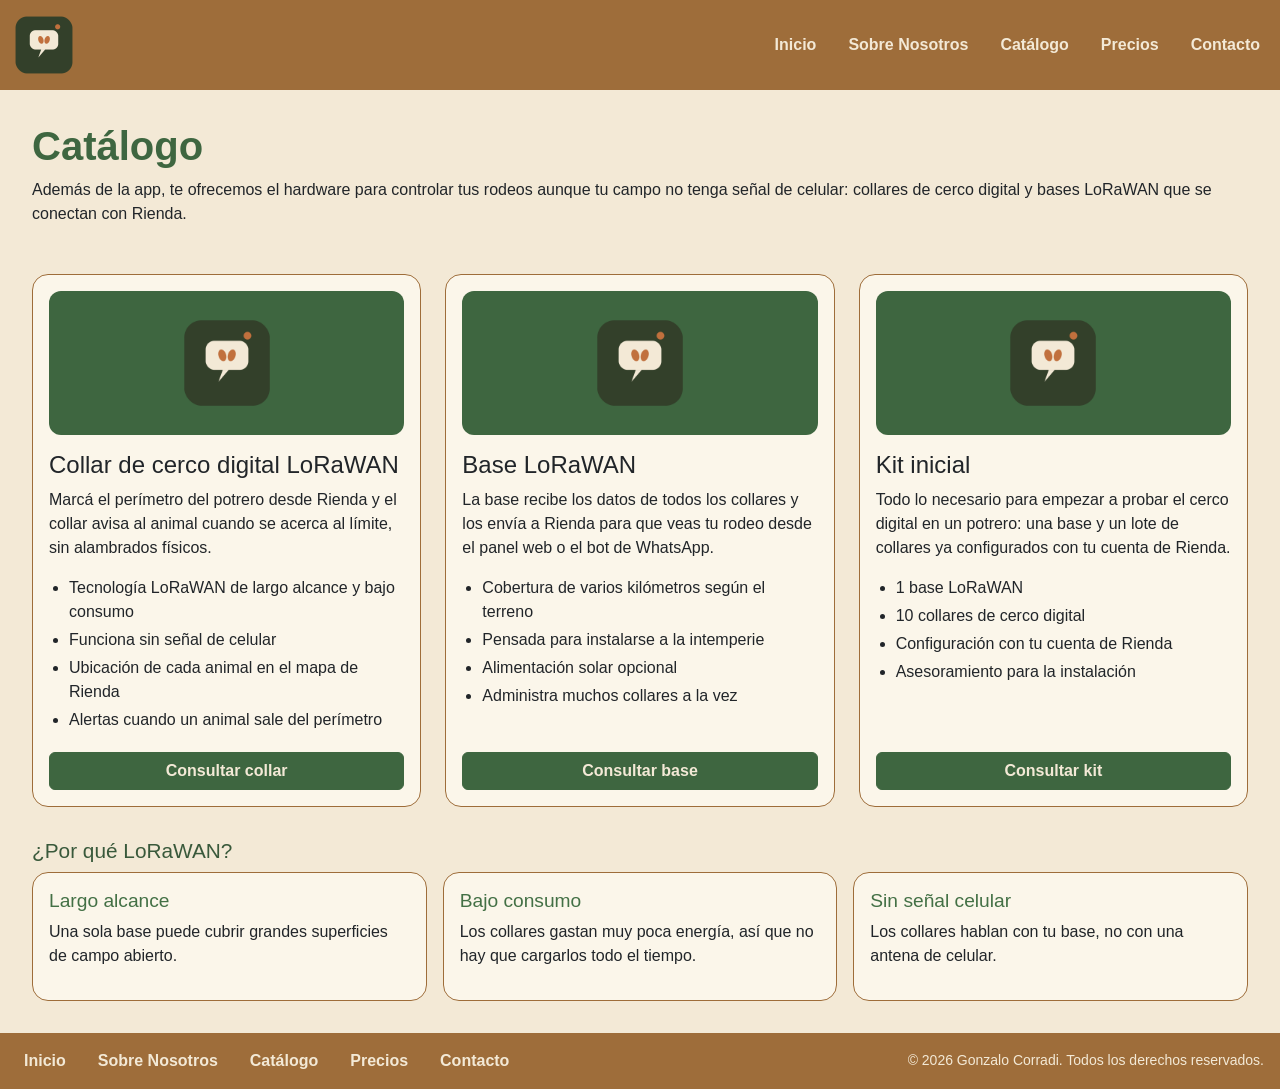
==== pages/catalogo.html @ 9467105b "Pre-Entrega 4" ====
<!DOCTYPE html>
<html lang="es">
<head>
    <meta charset="UTF-8">
    <meta name="viewport" content="width=device-width, initial-scale=1.0">
    <link href="https://cdn.jsdelivr.net/npm/bootstrap@5.3.3/dist/css/bootstrap.min.css" rel="stylesheet">
    <link rel="stylesheet" href="../css/styles.css">
    <title>Catálogo | Rienda</title>
</head>
<body>
    <nav class="navbar navbar-expand-lg navbar-rienda" data-bs-theme="dark">
        <div class="container-fluid">
            <a class="navbar-brand" href="../index.html">
                <img src="../assets/img/rienda_isotipo_512.png" alt="logorienda" class="logonavbar">
            </a>
            <button class="navbar-toggler" type="button" data-bs-toggle="collapse" data-bs-target="#menuRienda" aria-controls="menuRienda" aria-expanded="false" aria-label="Abrir menú">
                <span class="navbar-toggler-icon"></span>
            </button>
            <div class="collapse navbar-collapse" id="menuRienda">
                <ul class="navbar-nav ms-auto gap-lg-3">
                    <li class="nav-item"><a class="nav-link" href="../index.html">Inicio</a></li>
                    <li class="nav-item"><a class="nav-link" href="sobrenosotros.html">Sobre Nosotros</a></li>
                    <li class="nav-item"><a class="nav-link" href="catalogo.html">Catálogo</a></li>
                    <li class="nav-item"><a class="nav-link" href="precios.html">Precios</a></li>
                    <li class="nav-item"><a class="nav-link" href="contacto.html">Contacto</a></li>
                </ul>
            </div>
        </div>
    </nav>

    <main class="pagina-layout">
        <section class="pagina-intro">
            <h1>Catálogo</h1>
            <p>Además de la app, te ofrecemos el hardware para controlar tus rodeos aunque tu campo no tenga señal de celular: collares de cerco digital y bases LoRaWAN que se conectan con Rienda.</p>
        </section>

        <section>
            <div class="row row-cols-1 row-cols-md-2 row-cols-lg-3 g-4">
            <div class="col">
                <article class="card card-body h-100">
                    <div class="producto-img">
                        <img src="../assets/img/rienda_isotipo_512.png" alt="Collar de cerco digital LoRaWAN" class="producto-logo">
                    </div>
                    <h2 class="h4 mt-3">Collar de cerco digital LoRaWAN</h2>
                    <p>Marcá el perímetro del potrero desde Rienda y el collar avisa al animal cuando se acerca al límite, sin alambrados físicos.</p>
                    <ul class="producto-lista">
                            <li>Tecnología LoRaWAN de largo alcance y bajo consumo</li>
                            <li>Funciona sin señal de celular</li>
                            <li>Ubicación de cada animal en el mapa de Rienda</li>
                            <li>Alertas cuando un animal sale del perímetro</li>
                    </ul>
                    <a href="contacto.html" class="btn btn-rienda mt-auto">Consultar collar</a>
                </article>
            </div>
            <div class="col">
                <article class="card card-body h-100">
                    <div class="producto-img">
                        <img src="../assets/img/rienda_isotipo_512.png" alt="Base LoRaWAN" class="producto-logo">
                    </div>
                    <h2 class="h4 mt-3">Base LoRaWAN</h2>
                    <p>La base recibe los datos de todos los collares y los envía a Rienda para que veas tu rodeo desde el panel web o el bot de WhatsApp.</p>
                    <ul class="producto-lista">
                            <li>Cobertura de varios kilómetros según el terreno</li>
                            <li>Pensada para instalarse a la intemperie</li>
                            <li>Alimentación solar opcional</li>
                            <li>Administra muchos collares a la vez</li>
                    </ul>
                    <a href="contacto.html" class="btn btn-rienda mt-auto">Consultar base</a>
                </article>
            </div>
            <div class="col">
                <article class="card card-body h-100">
                    <div class="producto-img">
                        <img src="../assets/img/rienda_isotipo_512.png" alt="Kit inicial" class="producto-logo">
                    </div>
                    <h2 class="h4 mt-3">Kit inicial</h2>
                    <p>Todo lo necesario para empezar a probar el cerco digital en un potrero: una base y un lote de collares ya configurados con tu cuenta de Rienda.</p>
                    <ul class="producto-lista">
                            <li>1 base LoRaWAN</li>
                            <li>10 collares de cerco digital</li>
                            <li>Configuración con tu cuenta de Rienda</li>
                            <li>Asesoramiento para la instalación</li>
                    </ul>
                    <a href="contacto.html" class="btn btn-rienda mt-auto">Consultar kit</a>
                </article>
            </div>
            </div>
        </section>

        <section class="pagina-info">
            <h2>¿Por qué LoRaWAN?</h2>
            <div class="row row-cols-1 row-cols-md-3 g-3">
                <div class="col"><div class="card card-body h-100"><h3>Largo alcance</h3><p>Una sola base puede cubrir grandes superficies de campo abierto.</p></div></div>
                <div class="col"><div class="card card-body h-100"><h3>Bajo consumo</h3><p>Los collares gastan muy poca energía, así que no hay que cargarlos todo el tiempo.</p></div></div>
                <div class="col"><div class="card card-body h-100"><h3>Sin señal celular</h3><p>Los collares hablan con tu base, no con una antena de celular.</p></div></div>
            </div>
        </section>
    </main>

    <footer>
        <nav>
            <ul>
                <li><a href="../index.html">Inicio</a></li>
                <li><a href="sobrenosotros.html">Sobre Nosotros</a></li>
                <li><a href="catalogo.html">Catálogo</a></li>
                <li><a href="precios.html">Precios</a></li>
                <li><a href="contacto.html">Contacto</a></li>
            </ul>
        </nav>
        <small>&copy; 2026 Gonzalo Corradi. Todos los derechos reservados.</small>
    </footer>
    <script src="https://cdn.jsdelivr.net/npm/bootstrap@5.3.3/dist/js/bootstrap.bundle.min.js"></script>
</body>
</html>
---- css/styles.css ----
/* ===== Base (mobile-first) ===== */
*,
*::before,
*::after {
    box-sizing: border-box;
}

body {
    background-color: #F3E9D6;
    font-family: Arial, Helvetica, sans-serif;
    margin: 0;
    padding: 0;
    min-height: 100vh;
    display: flex;
    flex-direction: column;
}

img {
    max-width: 100%;
    height: auto;
}

/* ===== Navbar de Bootstrap con paleta propia ===== */
.navbar-rienda {
    background-color: #9E6D3A;
}

.navbar-rienda .nav-link {
    color: #F3E9D6;
    font-weight: bold;
    border-radius: 0.5rem;
    transition: background-color 0.3s ease, color 0.3s ease, transform 0.2s ease;
}

.navbar-rienda .nav-link:hover {
    background-color: #F3E9D6;
    color: #9E6D3A;
}

.navbar-rienda .nav-link:focus {
    background-color: #F3E9D6;
    color: #3E6640;
    outline: 0.15rem solid #3E6640;
}

.navbar-rienda .nav-link:active {
    background-color: #3E6640;
    color: #F3E9D6;
    transform: scale(0.96);
}

.navbar-rienda .navbar-toggler {
    border-color: #F3E9D6;
    transition: background-color 0.3s ease, transform 0.2s ease;
}

.navbar-rienda .navbar-toggler:hover {
    background-color: rgba(243, 233, 214, 0.2);
}

.navbar-rienda .navbar-toggler:focus {
    box-shadow: 0 0 0 0.2rem #F3E9D6;
}

.navbar-rienda .navbar-toggler:active {
    transform: scale(0.94);
}

.logonavbar {
    width: 4rem;
    height: 4rem;
}

/* ===== Tipografía ===== */
h1 {
    color: #3E6640;
    font-size: 2rem;
    font-weight: bolder;
}

h2 {
    color: #39593B;
    font-size: 1.3rem;
}

h3 {
    color: #437045;
    font-size: 1.2rem;
}

p {
    font-size: 1rem;
    line-height: 1.5;
}

li {
    font-size: 1rem;
}

main li {
    font-weight: bolder;
    font-style: oblique;
}

.item-princ {
    color: #9E6D3A;
}

.cierre-lista {
    color: #437045;
}

/* ===== Layout: Home (Grid con áreas) ===== */
/* Mobile: una sola columna, secciones apiladas al 100% */
.home-layout {
    display: grid;
    grid-template-columns: 1fr;
    grid-template-areas:
        "intro"
        "plataformas"
        "migracion"
        "registros"
        "galeria";
    gap: 1.5rem;
    padding: 1rem;
    flex: 1;
}

.area-intro { grid-area: intro; }
.area-plataformas { grid-area: plataformas; }
.area-migracion { grid-area: migracion; }
.area-registros { grid-area: registros; }
.area-galeria { grid-area: galeria; }

/* Listas de registros: columnas fluidas */
.registros-grid {
    display: grid;
    grid-template-columns: 1fr;
    gap: 1rem;
}

/* ===== Layout: Sobre Nosotros (Grid con áreas) ===== */
.nosotros-layout {
    display: grid;
    grid-template-columns: 1fr;
    grid-template-areas:
        "titulo"
        "historia"
        "foto";
    gap: 1.5rem;
    padding: 1rem;
    flex: 1;
}

.area-titulo { grid-area: titulo; }
.area-historia { grid-area: historia; }
.area-foto { grid-area: foto; }

.area-foto img {
    display: block;
    width: 100%;
}

/* ===== Contacto ===== */
.contacto-layout {
    display: grid;
    grid-template-columns: 1fr;
    grid-template-areas:
        "info"
        "formulario";
    gap: 1.5rem;
    padding: 1rem;
    flex: 1;
}

.area-info { grid-area: info; }
.area-formulario { grid-area: formulario; }

/* Campos del formulario con paleta propia */
.form-label {
    color: #39593B;
    font-weight: bold;
}

.form-control,
.form-select {
    background-color: #FFFDF8;
    border: 0.1rem solid #9E6D3A;
    transition: border-color 0.3s ease, box-shadow 0.3s ease, background-color 0.3s ease;
}

.form-control:hover,
.form-select:hover {
    border-color: #3E6640;
}

.form-control:focus,
.form-select:focus {
    background-color: #FFFFFF;
    border-color: #3E6640;
    box-shadow: 0 0 0 0.2rem rgba(62, 102, 64, 0.35);
}

.form-control:active,
.form-select:active {
    background-color: #F3E9D6;
}

/* ===== Footer (Flexbox) ===== */
footer nav ul {
    display: flex;
    flex-wrap: wrap;
    justify-content: center;
    gap: 1rem;
    list-style: none;
    margin: 0;
    padding: 0;
}

footer a {
    color: #F3E9D6;
    font-weight: bold;
    text-decoration: none;
    padding: 0.25rem 0.5rem;
    border-radius: 0.5rem;
    transition: background-color 0.3s ease, color 0.3s ease, transform 0.2s ease;
}

footer a:hover {
    background-color: #F3E9D6;
    color: #9E6D3A;
}

footer a:focus {
    background-color: #F3E9D6;
    color: #3E6640;
    outline: 0.15rem solid #3E6640;
}

footer a:active {
    background-color: #3E6640;
    color: #F3E9D6;
    transform: scale(0.96);
}

footer {
    display: flex;
    flex-direction: column;
    align-items: center;
    gap: 1rem;
    padding: 1rem;
    background-color: #9E6D3A;
    color: #F3E9D6;
}

/* ===== Tablet ===== */
@media (min-width: 768px) {
    h1 {
        font-size: 2.5rem;
    }

    .home-layout,
    .nosotros-layout,
    .contacto-layout {
        padding: 2rem;
    }

    .home-layout {
        grid-template-columns: 1fr 1fr;
        grid-template-areas:
            "intro intro"
            "plataformas migracion"
            "registros registros"
            "galeria galeria";
    }

    .registros-grid {
        grid-template-columns: 1fr 1fr;
    }

    footer {
        flex-direction: row;
        justify-content: space-between;
    }
}

/* ===== Desktop ===== */
@media (min-width: 1024px) {
    .home-layout {
        grid-template-columns: repeat(3, 1fr);
        grid-template-areas:
            "intro intro intro"
            "plataformas plataformas migracion"
            "registros registros registros"
            "galeria galeria galeria";
        gap: 2rem;
    }

    .registros-grid {
        grid-template-columns: repeat(3, 1fr);
        gap: 2rem;
    }

    .nosotros-layout {
        grid-template-columns: 2fr 1fr;
        grid-template-areas:
            "titulo titulo"
            "historia foto";
        gap: 2rem;
    }
}

/* ===== Componentes de Bootstrap con estilo propio ===== */
/* Tarjetas */
.card {
    background-color: #FBF6EA;
    border: 0.1rem solid #9E6D3A;
    border-radius: 1rem;
    transition: transform 0.3s ease, box-shadow 0.3s ease, border-color 0.3s ease;
}

.card:hover {
    transform: translateY(-0.25rem);
    box-shadow: 0 0.5rem 1rem rgba(62, 102, 64, 0.25);
    border-color: #3E6640;
}

.card:focus-within {
    border-color: #3E6640;
    box-shadow: 0 0 0 0.2rem rgba(62, 102, 64, 0.4);
}

.card:active {
    transform: scale(0.99);
}

/* Botón */
.btn-rienda {
    background-color: #3E6640;
    border-color: #3E6640;
    color: #F3E9D6;
    font-weight: bold;
    transition: background-color 0.3s ease, color 0.3s ease, transform 0.2s ease, box-shadow 0.3s ease;
}

.btn-rienda:hover {
    background-color: #9E6D3A;
    border-color: #9E6D3A;
    color: #F3E9D6;
}

.btn-rienda:focus {
    background-color: #9E6D3A;
    border-color: #9E6D3A;
    color: #F3E9D6;
    box-shadow: 0 0 0 0.2rem rgba(158, 109, 58, 0.5);
}

.btn-rienda:active {
    background-color: #39593B;
    border-color: #39593B;
    color: #F3E9D6;
    transform: scale(0.96);
}

/* Carousel (galería) */
.carousel {
    border-radius: 1rem;
    overflow: hidden;
}

.slide-rienda {
    display: flex;
    flex-direction: column;
    align-items: center;
    gap: 0.75rem;
    padding: 2rem 3.5rem 3.5rem;
    text-align: center;
    color: #F3E9D6;
    transition: filter 0.3s ease;
}

.slide-rienda:hover {
    filter: brightness(1.1);
}

.slide-rienda h3,
.slide-rienda p {
    color: #F3E9D6;
    margin: 0;
}

.slide-img {
    width: 8rem;
    height: 8rem;
}

.slide-verde { background-color: #3E6640; }
.slide-marron { background-color: #9E6D3A; }
.slide-verde-claro { background-color: #437045; }

.carousel-control-prev,
.carousel-control-next {
    transition: background-color 0.3s ease, opacity 0.3s ease;
}

.carousel-control-prev:hover,
.carousel-control-next:hover {
    background-color: rgba(243, 233, 214, 0.2);
    opacity: 1;
}

.carousel-control-prev:focus,
.carousel-control-next:focus {
    background-color: rgba(243, 233, 214, 0.3);
    opacity: 1;
}

.carousel-control-prev:active,
.carousel-control-next:active {
    background-color: rgba(243, 233, 214, 0.45);
}

.carousel-indicators [data-bs-target] {
    background-color: #F3E9D6;
    transition: opacity 0.3s ease, transform 0.2s ease;
}

.carousel-indicators [data-bs-target]:hover {
    transform: scale(1.3);
}

.carousel-indicators [data-bs-target]:active {
    transform: scale(0.9);
}

@media (min-width: 1024px) {
    .area-galeria .carousel {
        max-width: 50rem;
        margin: 0 auto;
    }
}

/* ===== Páginas Catálogo y Precios ===== */
.pagina-layout {
    display: grid;
    grid-template-columns: 1fr;
    gap: 2rem;
    padding: 1rem;
    flex: 1;
}

.producto-img {
    display: flex;
    justify-content: center;
    padding: 1.5rem;
    border-radius: 0.75rem;
    background-color: #3E6640;
}

.producto-logo {
    width: 6rem;
    height: 6rem;
}

.producto-lista {
    padding-left: 1.25rem;
}

.producto-lista li {
    font-weight: normal;
    font-style: normal;
    margin-bottom: 0.25rem;
}

.precio {
    color: #3E6640;
    font-size: 2rem;
    font-weight: bold;
}

.precio small {
    font-size: 1rem;
    font-weight: normal;
}

.plan-destacado {
    border: 0.15rem solid #3E6640;
}

.table-rienda {
    --bs-table-bg: #FBF6EA;
    --bs-table-hover-bg: #E9DCC0;
    border-color: #9E6D3A;
}

.table-rienda thead th {
    background-color: #9E6D3A;
    color: #F3E9D6;
}

.table-rienda tbody tr {
    transition: background-color 0.3s ease;
}

.table-rienda tbody tr:hover > * {
    background-color: #E9DCC0;
}

.nota-precios {
    font-size: 0.9rem;
}

@media (min-width: 768px) {
    .pagina-layout {
        padding: 2rem;
    }
}

@media (min-width: 1024px) {
    .pagina-layout {
        grid-template-columns: repeat(3, 1fr);
        grid-template-areas: none;
    }

    .pagina-layout > section {
        grid-column: 1 / -1;
    }
}

@media (min-width: 1024px) {
    .contacto-layout {
        grid-template-columns: 1fr 2fr;
        grid-template-areas: "info formulario";
        gap: 2rem;
    }
}
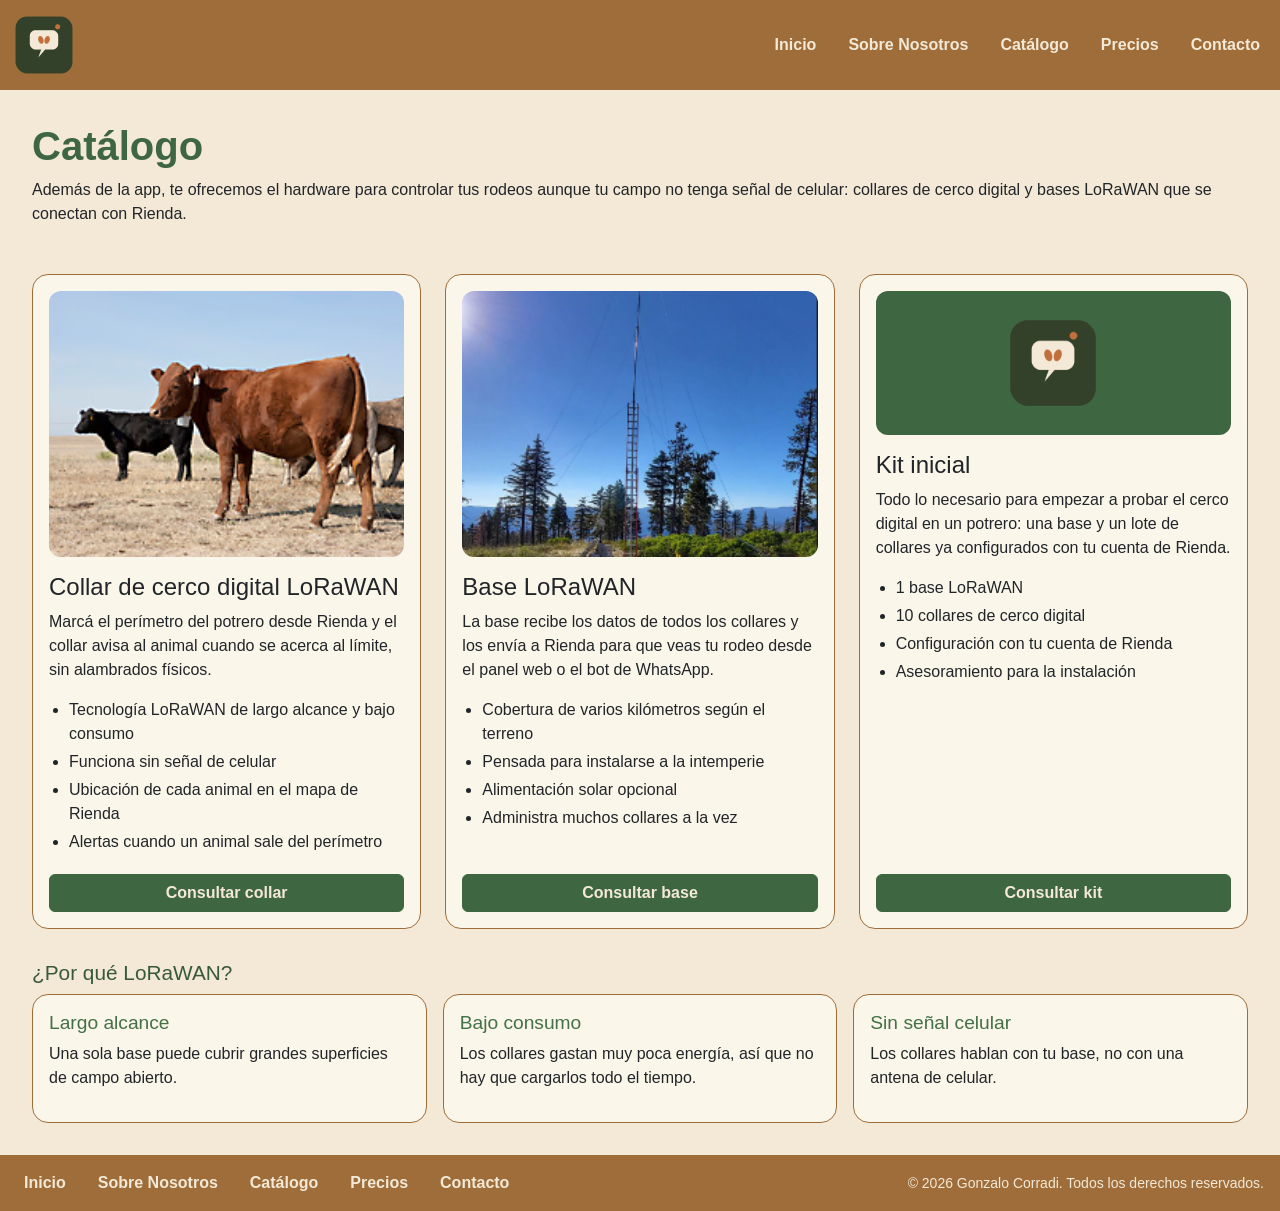
==== commit b24281ae: "Quinta Pre-Entrega" ====
--- a/pages/catalogo.html
+++ b/pages/catalogo.html
@@ -4,6 +4,7 @@
     <meta charset="UTF-8">
     <meta name="viewport" content="width=device-width, initial-scale=1.0">
     <link href="https://cdn.jsdelivr.net/npm/bootstrap@5.3.3/dist/css/bootstrap.min.css" rel="stylesheet">
+    <link href="https://unpkg.com/aos@2.3.4/dist/aos.css" rel="stylesheet">
     <link rel="stylesheet" href="../css/styles.css">
     <title>Catálogo | Rienda</title>
 </head>
@@ -36,11 +37,11 @@
 
         <section>
             <div class="row row-cols-1 row-cols-md-2 row-cols-lg-3 g-4">
-            <div class="col">
+            <div class="col" data-aos="fade-up" data-aos-delay="0">
                 <article class="card card-body h-100">
-                    <div class="producto-img">
-                        <img src="../assets/img/rienda_isotipo_512.png" alt="Collar de cerco digital LoRaWAN" class="producto-logo">
-                    </div>
+                    <figure class="producto-figura">
+                        <img src="../assets/img/collar-cerco.jpg" alt="Ganado con collares GPS en el campo" class="producto-foto" loading="lazy">
+                    </figure>
                     <h2 class="h4 mt-3">Collar de cerco digital LoRaWAN</h2>
                     <p>Marcá el perímetro del potrero desde Rienda y el collar avisa al animal cuando se acerca al límite, sin alambrados físicos.</p>
                     <ul class="producto-lista">
@@ -52,11 +53,11 @@
                     <a href="contacto.html" class="btn btn-rienda mt-auto">Consultar collar</a>
                 </article>
             </div>
-            <div class="col">
+            <div class="col" data-aos="fade-up" data-aos-delay="100">
                 <article class="card card-body h-100">
-                    <div class="producto-img">
-                        <img src="../assets/img/rienda_isotipo_512.png" alt="Base LoRaWAN" class="producto-logo">
-                    </div>
+                    <figure class="producto-figura">
+                        <img src="../assets/img/base-lorawan.png" alt="Torre con gateway LoRa instalada en el campo" class="producto-foto foto-base" loading="lazy">
+                    </figure>
                     <h2 class="h4 mt-3">Base LoRaWAN</h2>
                     <p>La base recibe los datos de todos los collares y los envía a Rienda para que veas tu rodeo desde el panel web o el bot de WhatsApp.</p>
                     <ul class="producto-lista">
@@ -68,7 +69,7 @@
                     <a href="contacto.html" class="btn btn-rienda mt-auto">Consultar base</a>
                 </article>
             </div>
-            <div class="col">
+            <div class="col" data-aos="fade-up" data-aos-delay="200">
                 <article class="card card-body h-100">
                     <div class="producto-img">
                         <img src="../assets/img/rienda_isotipo_512.png" alt="Kit inicial" class="producto-logo">
@@ -90,9 +91,9 @@
         <section class="pagina-info">
             <h2>¿Por qué LoRaWAN?</h2>
             <div class="row row-cols-1 row-cols-md-3 g-3">
-                <div class="col"><div class="card card-body h-100"><h3>Largo alcance</h3><p>Una sola base puede cubrir grandes superficies de campo abierto.</p></div></div>
-                <div class="col"><div class="card card-body h-100"><h3>Bajo consumo</h3><p>Los collares gastan muy poca energía, así que no hay que cargarlos todo el tiempo.</p></div></div>
-                <div class="col"><div class="card card-body h-100"><h3>Sin señal celular</h3><p>Los collares hablan con tu base, no con una antena de celular.</p></div></div>
+                <div class="col" data-aos="fade-up" data-aos-delay="0"><div class="card card-body h-100"><h3>Largo alcance</h3><p>Una sola base puede cubrir grandes superficies de campo abierto.</p></div></div>
+                <div class="col" data-aos="fade-up" data-aos-delay="100"><div class="card card-body h-100"><h3>Bajo consumo</h3><p>Los collares gastan muy poca energía, así que no hay que cargarlos todo el tiempo.</p></div></div>
+                <div class="col" data-aos="fade-up" data-aos-delay="200"><div class="card card-body h-100"><h3>Sin señal celular</h3><p>Los collares hablan con tu base, no con una antena de celular.</p></div></div>
             </div>
         </section>
     </main>
@@ -110,5 +111,16 @@
         <small>&copy; 2026 Gonzalo Corradi. Todos los derechos reservados.</small>
     </footer>
     <script src="https://cdn.jsdelivr.net/npm/bootstrap@5.3.3/dist/js/bootstrap.bundle.min.js"></script>
+    <script src="https://unpkg.com/aos@2.3.4/dist/aos.js"></script>
+    <script>
+        AOS.init({
+            duration: 500,
+            easing: 'ease-out',
+            once: true,
+            disable: function () {
+                return window.matchMedia('(prefers-reduced-motion: reduce)').matches;
+            }
+        });
+    </script>
 </body>
 </html>
--- a/css/styles.css
+++ b/css/styles.css
@@ -108,12 +108,14 @@
 
 .cierre-lista {
     color: #437045;
+    margin-top: 1.5rem;
 }
 
 /* ===== Layout: Home (Grid con áreas) ===== */
 /* Mobile: una sola columna, secciones apiladas al 100% */
 .home-layout {
     display: grid;
+    align-content: start;
     grid-template-columns: 1fr;
     grid-template-areas:
         "intro"
@@ -142,6 +144,7 @@
 /* ===== Layout: Sobre Nosotros (Grid con áreas) ===== */
 .nosotros-layout {
     display: grid;
+    align-content: start;
     grid-template-columns: 1fr;
     grid-template-areas:
         "titulo"
@@ -152,6 +155,10 @@
     flex: 1;
 }
 
+.nosotros-layout {
+    align-items: start;
+}
+
 .area-titulo { grid-area: titulo; }
 .area-historia { grid-area: historia; }
 .area-foto { grid-area: foto; }
@@ -164,6 +171,7 @@
 /* ===== Contacto ===== */
 .contacto-layout {
     display: grid;
+    align-content: start;
     grid-template-columns: 1fr;
     grid-template-areas:
         "info"
@@ -276,11 +284,6 @@
 
     .registros-grid {
         grid-template-columns: 1fr 1fr;
-    }
-
-    footer {
-        flex-direction: row;
-        justify-content: space-between;
     }
 }
 
@@ -301,6 +304,11 @@
         gap: 2rem;
     }
 
+    footer {
+        flex-direction: row;
+        justify-content: space-between;
+    }
+
     .nosotros-layout {
         grid-template-columns: 2fr 1fr;
         grid-template-areas:
@@ -444,6 +452,7 @@
 /* ===== Páginas Catálogo y Precios ===== */
 .pagina-layout {
     display: grid;
+    align-content: start;
     grid-template-columns: 1fr;
     gap: 2rem;
     padding: 1rem;
@@ -458,6 +467,22 @@
     background-color: #3E6640;
 }
 
+.producto-figura {
+    margin: 0;
+}
+
+.producto-foto {
+    display: block;
+    width: 100%;
+    aspect-ratio: 4 / 3;
+    object-fit: cover;
+    border-radius: 0.75rem;
+}
+
+.foto-base {
+    object-position: center 65%;
+}
+
 .producto-logo {
     width: 6rem;
     height: 6rem;
@@ -535,3 +560,61 @@
         gap: 2rem;
     }
 }
+
+/* ===== Animaciones propias ===== */
+/* 1) Transición de estado: el logo del navbar rota y crece al pasar el mouse */
+.logonavbar {
+    transition: transform 300ms ease-out;
+}
+
+.navbar-brand:hover .logonavbar,
+.navbar-brand:focus .logonavbar {
+    transform: rotate(-8deg) scale(1.1);
+}
+
+.navbar-brand:active .logonavbar {
+    transform: rotate(0deg) scale(0.95);
+}
+
+/* 1b) Botón: sube levemente al pasar el mouse */
+.btn-rienda:hover {
+    transform: translateY(-0.125rem);
+}
+
+/* 2) @keyframes de varios pasos: entrada suave de los títulos principales */
+@keyframes entrada-suave {
+    0% {
+        opacity: 0;
+        transform: translateY(1.5rem);
+    }
+    60% {
+        opacity: 1;
+        transform: translateY(-0.25rem);
+    }
+    100% {
+        opacity: 1;
+        transform: translateY(0);
+    }
+}
+
+main h1 {
+    animation: entrada-suave 500ms ease-out both;
+}
+
+/* ===== Accesibilidad: reducir movimiento (siempre al final de la hoja) ===== */
+@media (prefers-reduced-motion: reduce) {
+    *,
+    *::before,
+    *::after {
+        animation: none !important;
+        transition: none !important;
+        scroll-behavior: auto !important;
+    }
+
+    .card:hover,
+    .btn-rienda:hover,
+    .navbar-brand:hover .logonavbar,
+    .navbar-brand:focus .logonavbar {
+        transform: none;
+    }
+}
